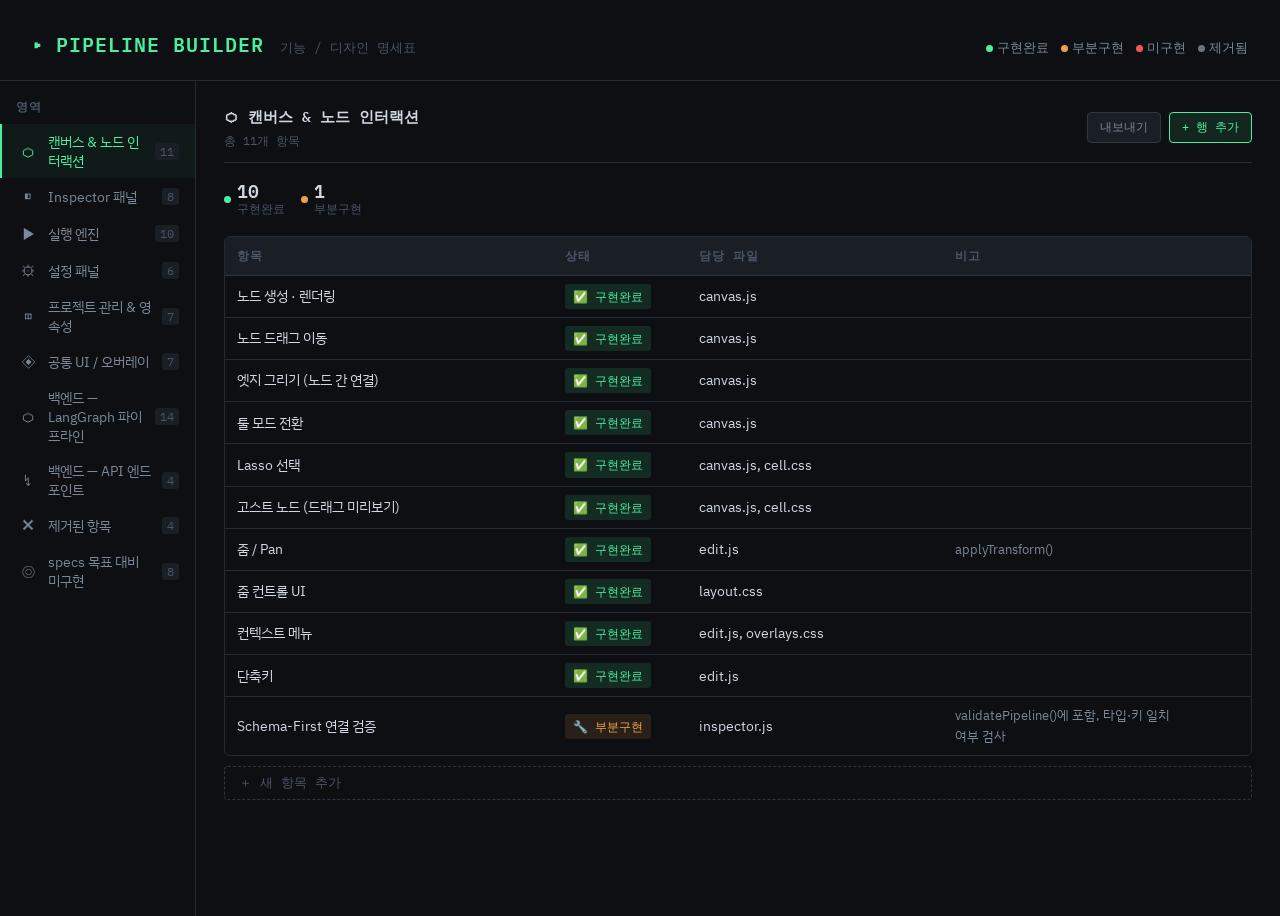
==== demo_langgra3/docs/patch_note/ref/feature_spec.html @ 065b0117 "New: Max retries setting" ====
<!DOCTYPE html>
<html lang="ko">
<head>
<meta charset="UTF-8">
<meta name="viewport" content="width=device-width, initial-scale=1.0">
<title>Pipeline Builder — 기능 명세표</title>
<style>
  @import url('https://fonts.googleapis.com/css2?family=IBM+Plex+Mono:wght@400;500;600&family=IBM+Plex+Sans+KR:wght@300;400;500&display=swap');

  :root {
    --bg: #0d0f12;
    --surface: #13161b;
    --surface2: #1a1e25;
    --border: #252a33;
    --border2: #2e3540;
    --accent: #4af0a0;
    --accent2: #2dd4bf;
    --warn: #f0a04a;
    --danger: #f05a4a;
    --removed: #6b7280;
    --text: #d1d8e4;
    --text2: #7a8899;
    --text3: #4a5568;
    --mono: 'IBM Plex Mono', monospace;
    --sans: 'IBM Plex Sans KR', sans-serif;
  }

  * { box-sizing: border-box; margin: 0; padding: 0; }

  body {
    background: var(--bg);
    color: var(--text);
    font-family: var(--sans);
    font-size: 16px;
    line-height: 1.6;
    min-height: 100vh;
  }

  /* ── Header ── */
  header {
    padding: 28px 32px 20px;
    border-bottom: 1px solid var(--border);
    display: flex;
    align-items: baseline;
    gap: 16px;
  }
  header h1 {
    font-family: var(--mono);
    font-size: 20px;
    font-weight: 600;
    color: var(--accent);
    letter-spacing: 0.05em;
  }
  header span {
    font-family: var(--mono);
    font-size: 13px;
    color: var(--text3);
  }
  .header-right {
    margin-left: auto;
    display: flex;
    gap: 8px;
    align-items: center;
  }
  .legend {
    display: flex;
    gap: 12px;
    align-items: center;
    font-family: var(--mono);
    font-size: 12px;
  }
  .legend-item { display: flex; align-items: center; gap: 4px; color: var(--text2); }
  .dot {
    width: 7px; height: 7px; border-radius: 50%;
    display: inline-block; flex-shrink: 0;
  }
  .dot-done   { background: var(--accent); }
  .dot-partial { background: var(--warn); }
  .dot-none   { background: var(--danger); }
  .dot-removed { background: var(--removed); }

  /* ── Layout ── */
  .layout {
    display: flex;
    height: calc(100vh - 65px);
  }

  /* ── Sidebar Nav ── */
  nav {
    width: 196px;
    flex-shrink: 0;
    border-right: 1px solid var(--border);
    padding: 16px 0;
    overflow-y: auto;
  }
  .nav-label {
    font-family: var(--mono);
    font-size: 12px;
    font-weight: 600;
    color: var(--text3);
    letter-spacing: 0.12em;
    text-transform: uppercase;
    padding: 0 16px 8px;
  }
  .nav-btn {
    display: flex;
    align-items: center;
    gap: 10px;
    width: 100%;
    padding: 8px 16px;
    background: none;
    border: none;
    cursor: pointer;
    color: var(--text2);
    font-family: var(--sans);
    font-size: 14px;
    text-align: left;
    transition: all 0.12s;
    border-left: 2px solid transparent;
  }
  .nav-btn:hover { color: var(--text); background: var(--surface2); }
  .nav-btn.active {
    color: var(--accent);
    border-left-color: var(--accent);
    background: rgba(74,240,160,0.05);
  }
  .nav-icon {
    font-size: 15px;
    width: 20px;
    text-align: center;
    flex-shrink: 0;
  }
  .nav-count {
    margin-left: auto;
    font-family: var(--mono);
    font-size: 12px;
    color: var(--text3);
    background: var(--surface2);
    padding: 1px 5px;
    border-radius: 3px;
  }

  /* ── Main Content ── */
  main {
    flex: 1;
    overflow-y: auto;
    padding: 24px 28px;
  }

  .section { display: none; }
  .section.active { display: block; }

  .section-header {
    display: flex;
    align-items: center;
    justify-content: space-between;
    margin-bottom: 18px;
    padding-bottom: 12px;
    border-bottom: 1px solid var(--border);
  }
  .section-title {
    font-family: var(--mono);
    font-size: 15px;
    font-weight: 600;
    color: var(--text);
  }
  .section-subtitle {
    font-family: var(--mono);
    font-size: 12px;
    color: var(--text3);
    margin-top: 2px;
  }

  /* ── Table ── */
  .table-wrap {
    width: 100%;
    overflow-x: auto;
    border: 1px solid var(--border);
    border-radius: 6px;
  }
  table {
    width: 100%;
    border-collapse: collapse;
    font-size: 14px;
  }
  thead tr {
    background: var(--surface2);
    border-bottom: 1px solid var(--border2);
  }
  thead th {
    padding: 9px 12px;
    text-align: left;
    font-family: var(--mono);
    font-size: 12px;
    font-weight: 600;
    color: var(--text3);
    letter-spacing: 0.08em;
    text-transform: uppercase;
    white-space: nowrap;
    user-select: none;
  }
  tbody tr {
    border-bottom: 1px solid var(--border);
    transition: background 0.1s;
  }
  tbody tr:last-child { border-bottom: none; }
  tbody tr:hover { background: var(--surface2); }

  td {
    padding: 8px 12px;
    vertical-align: middle;
    color: var(--text);
  }

  /* editable cells */
  td[contenteditable="true"] {
    outline: none;
    cursor: text;
    transition: background 0.1s;
    min-width: 60px;
  }
  td[contenteditable="true"]:focus {
    background: rgba(74,240,160,0.06);
    box-shadow: inset 0 0 0 1px rgba(74,240,160,0.3);
  }

  /* ── Status Badge ── */
  .status-cell { white-space: nowrap; }
  .status-badge {
    display: inline-flex;
    align-items: center;
    gap: 5px;
    font-family: var(--mono);
    font-size: 12px;
    font-weight: 500;
    padding: 3px 8px;
    border-radius: 3px;
    cursor: pointer;
    user-select: none;
    transition: opacity 0.1s;
  }
  .status-badge:hover { opacity: 0.8; }
  .s-done    { background: rgba(74,240,160,0.12);  color: var(--accent); }
  .s-partial { background: rgba(240,160,74,0.12);  color: var(--warn); }
  .s-none    { background: rgba(240,90,74,0.12);   color: var(--danger); }
  .s-removed { background: rgba(107,114,128,0.12); color: var(--removed); }

  /* file chip */
  .file-chip {
    display: inline-block;
    font-family: var(--mono);
    font-size: 12px;
    background: var(--surface2);
    border: 1px solid var(--border2);
    border-radius: 3px;
    padding: 1px 5px;
    color: var(--text2);
    margin: 1px 2px;
  }

  /* note cell */
  .note-cell {
    color: var(--text2);
    font-size: 13px;
    max-width: 260px;
  }

  /* ── Row Actions ── */
  .row-actions {
    white-space: nowrap;
    opacity: 0;
    transition: opacity 0.1s;
  }
  tr:hover .row-actions { opacity: 1; }

  .btn-icon {
    background: none;
    border: none;
    cursor: pointer;
    padding: 3px 5px;
    border-radius: 3px;
    font-size: 12px;
    line-height: 1;
    transition: background 0.1s;
    color: var(--text2);
  }
  .btn-icon:hover { background: var(--border2); color: var(--text); }
  .btn-icon.del:hover { background: rgba(240,90,74,0.15); color: var(--danger); }

  /* ── Add Row Button ── */
  .add-row-btn {
    display: flex;
    align-items: center;
    gap: 7px;
    margin-top: 10px;
    background: none;
    border: 1px dashed var(--border2);
    border-radius: 4px;
    padding: 7px 14px;
    color: var(--text3);
    font-family: var(--mono);
    font-size: 13px;
    cursor: pointer;
    transition: all 0.15s;
    width: 100%;
  }
  .add-row-btn:hover {
    border-color: var(--accent);
    color: var(--accent);
    background: rgba(74,240,160,0.04);
  }

  /* ── Stats Bar ── */
  .stats-bar {
    display: flex;
    gap: 16px;
    margin-bottom: 18px;
  }
  .stat-chip {
    display: flex;
    align-items: center;
    gap: 6px;
    font-family: var(--mono);
    font-size: 12px;
    color: var(--text2);
  }
  .stat-num {
    font-size: 18px;
    font-weight: 600;
    color: var(--text);
    line-height: 1;
  }
  .stat-label { color: var(--text3); font-size: 12px; }

  /* ── Toolbar ── */
  .toolbar {
    display: flex;
    gap: 8px;
    align-items: center;
  }
  .btn-sm {
    font-family: var(--mono);
    font-size: 12px;
    padding: 6px 12px;
    border-radius: 4px;
    border: 1px solid var(--border2);
    background: var(--surface2);
    color: var(--text2);
    cursor: pointer;
    transition: all 0.12s;
  }
  .btn-sm:hover { border-color: var(--accent); color: var(--accent); }
  .btn-sm.primary {
    background: rgba(74,240,160,0.1);
    border-color: var(--accent);
    color: var(--accent);
  }

  /* ── Toast ── */
  #toast {
    position: fixed;
    bottom: 24px;
    right: 24px;
    background: var(--surface2);
    border: 1px solid var(--border2);
    border-left: 3px solid var(--accent);
    color: var(--text);
    font-family: var(--mono);
    font-size: 13px;
    padding: 10px 14px;
    border-radius: 4px;
    opacity: 0;
    transform: translateY(8px);
    transition: all 0.2s;
    pointer-events: none;
    z-index: 999;
  }
  #toast.show { opacity: 1; transform: translateY(0); }

  /* scrollbar */
  ::-webkit-scrollbar { width: 5px; height: 5px; }
  ::-webkit-scrollbar-track { background: transparent; }
  ::-webkit-scrollbar-thumb { background: var(--border2); border-radius: 3px; }
</style>
</head>
<body>

<header>
  <h1>▸ PIPELINE BUILDER</h1>
  <span>기능 / 디자인 명세표</span>
  <div class="header-right">
    <div class="legend">
      <span class="legend-item"><span class="dot dot-done"></span>구현완료</span>
      <span class="legend-item"><span class="dot dot-partial"></span>부분구현</span>
      <span class="legend-item"><span class="dot dot-none"></span>미구현</span>
      <span class="legend-item"><span class="dot dot-removed"></span>제거됨</span>
    </div>
  </div>
</header>

<div class="layout">
  <nav id="nav">
    <div class="nav-label">영역</div>
  </nav>
  <main id="main"></main>
</div>

<div id="toast"></div>

<script>
const STATUSES = [
  { key: 'done',    label: '✅ 구현완료',  cls: 's-done' },
  { key: 'partial', label: '🔧 부분구현',  cls: 's-partial' },
  { key: 'none',    label: '❌ 미구현',    cls: 's-none' },
  { key: 'removed', label: '🗑 제거됨',    cls: 's-removed' },
];

const SECTIONS = [
  {
    id: 'canvas',
    icon: '⬡',
    title: '캔버스 & 노드 인터랙션',
    files: ['canvas.js', 'edit.js', 'cell.css'],
    rows: [
      { item: '노드 생성 · 렌더링',          status: 'done',    files: ['canvas.js'],              note: '' },
      { item: '노드 드래그 이동',             status: 'done',    files: ['canvas.js'],              note: '' },
      { item: '엣지 그리기 (노드 간 연결)',   status: 'done',    files: ['canvas.js'],              note: '' },
      { item: '툴 모드 전환',                 status: 'done',    files: ['canvas.js'],              note: '' },
      { item: 'Lasso 선택',                   status: 'done',    files: ['canvas.js', 'cell.css'],  note: '' },
      { item: '고스트 노드 (드래그 미리보기)',status: 'done',    files: ['canvas.js', 'cell.css'],  note: '' },
      { item: '줌 / Pan',                     status: 'done',    files: ['edit.js'],                note: 'applyTransform()' },
      { item: '줌 컨트롤 UI',                 status: 'done',    files: ['layout.css'],             note: '' },
      { item: '컨텍스트 메뉴',               status: 'done',    files: ['edit.js', 'overlays.css'], note: '' },
      { item: '단축키',                       status: 'done',    files: ['edit.js'],                note: '' },
      { item: 'Schema-First 연결 검증',       status: 'partial', files: ['inspector.js'],           note: 'validatePipeline()에 포함, 타입·키 일치 여부 검사' },
    ]
  },
  {
    id: 'inspector',
    icon: '◧',
    title: 'Inspector 패널',
    files: ['inspector.js', 'inspector.css', 'ui.js'],
    rows: [
      { item: '탭 전환 (Config / Result / 메모)', status: 'done', files: ['inspector.js', 'inspector.css'], note: '' },
      { item: 'Apply (노드 설정 반영)',            status: 'done', files: ['inspector.js'],                  note: '' },
      { item: 'validatePipeline()',               status: 'done', files: ['inspector.js'],                  note: '' },
      { item: '결과(Result) 표시',                status: 'done', files: ['inspector.js', 'inspector.css'], note: '' },
      { item: '메모 툴팁',                         status: 'done', files: ['ui.js', 'inspector.css'],        note: '' },
      { item: 'Allow Web Search 체크박스',         status: 'done', files: ['inspector.js'],                  note: '활성화 시 search_tools 노드 실행' },
      { item: 'Force Review 체크박스',             status: 'done', files: ['inspector.js'],                  note: '레벨 무관 HR 강제 트리거' },
      { item: 'upstream_schema I/O Sync',          status: 'done', files: ['ui.js'],                         note: '' },
    ]
  },
  {
    id: 'runner',
    icon: '▶',
    title: '실행 엔진',
    files: ['runner.js', 'hitl.js'],
    rows: [
      { item: 'topoSort()',             status: 'done', files: ['runner.js'],           note: 'DAG 위상 정렬' },
      { item: 'runCell()',              status: 'done', files: ['runner.js'],           note: 'SSE 스트리밍 수신' },
      { item: 'runFromNode()',          status: 'done', files: ['runner.js'],           note: '특정 노드부터 재실행' },
      { item: 'setNodeStatus()',        status: 'done', files: ['runner.js'],           note: '노드 상태 시각 반영' },
      { item: 'allow_web_search 전달',  status: 'done', files: ['runner.js'],           note: '' },
      { item: 'max_retries 전달',       status: 'done', files: ['runner.js'],           note: '' },
      { item: '실행 중단 (stop)',        status: 'done', files: ['runner.js'],           note: 'POST /cell/stop/{cell_id}' },
      { item: 'Human Review 뱃지',      status: 'done', files: ['hitl.js', 'cell.css'], note: '' },
      { item: 'HR 팝업',                status: 'done', files: ['hitl.js', 'overlays.css'], note: '' },
      { item: 'resumeCell()',           status: 'done', files: ['hitl.js'],             note: 'POST /cell/resume' },
    ]
  },
  {
    id: 'settings',
    icon: '⚙',
    title: '설정 패널',
    files: ['settings.js', 'settings.css'],
    rows: [
      { item: '테마 설정',              status: 'done', files: ['settings.js', 'settings.css'], note: '' },
      { item: '폰트 설정',              status: 'done', files: ['settings.js', 'settings.css'], note: '' },
      { item: '컬러 피커 (HSV)',         status: 'done', files: ['settings.js', 'settings.css'], note: '' },
      { item: 'API Key 입력',            status: 'done', files: ['settings.js', 'settings.css'], note: '' },
      { item: 'HR Strictness 슬라이더', status: 'done', files: ['settings.js'],                 note: 'getHRStrictness() → low/medium/high' },
      { item: 'Max Retries 슬라이더',   status: 'done', files: ['settings.js'],                 note: '3/5/10/20/No limit, 직접 입력 병행' },
    ]
  },
  {
    id: 'project',
    icon: '◫',
    title: '프로젝트 관리 & 영속성',
    files: ['store.js', 'project-ui.js'],
    rows: [
      { item: 'localStorage CRUD',  status: 'done', files: ['store.js'],      note: 'storeGet/Set/Delete' },
      { item: '스냅샷 저장',         status: 'done', files: ['store.js'],      note: '' },
      { item: 'relativeTime 표시',   status: 'done', files: ['store.js'],      note: '' },
      { item: '사이드바 UI',          status: 'done', files: ['project-ui.js', 'layout.css'], note: '' },
      { item: '로드 팝업',            status: 'done', files: ['project-ui.js', 'overlays.css'], note: '' },
      { item: 'loadPipeline()',       status: 'done', files: ['project-ui.js'], note: '' },
      { item: '앱 초기화',            status: 'done', files: ['project-ui.js'], note: '' },
    ]
  },
  {
    id: 'ui',
    icon: '◈',
    title: '공통 UI / 오버레이',
    files: ['ui.js', 'overlays.css', 'layout.css'],
    rows: [
      { item: 'showModal()',                     status: 'done', files: ['ui.js', 'overlays.css'],   note: '' },
      { item: 'showConfirm()',                   status: 'done', files: ['ui.js', 'overlays.css'],   note: '' },
      { item: '토스트 알림',                      status: 'done', files: ['overlays.css'],            note: '' },
      { item: '에러 로그 버튼 (#error-log-btn-wrap)', status: 'done', files: ['layout.css'],         note: '캔버스 좌하단 플로팅' },
      { item: '에러 패널 팝업',                    status: 'done', files: ['layout.css'],             note: 'width 360px, 버튼 위 슬라이드업' },
      { item: '툴 트레이',                         status: 'done', files: ['layout.css'],             note: '' },
      { item: '헤더',                              status: 'done', files: ['layout.css'],             note: '' },
    ]
  },
  {
    id: 'backend',
    icon: '⬡',
    title: '백엔드 — LangGraph 파이프라인',
    files: ['nodes.py', 'graph.py'],
    rows: [
      { item: 'inject_schema 노드',   status: 'done', files: ['nodes.py'], note: '' },
      { item: 'search_tools 노드',    status: 'done', files: ['nodes.py'], note: 'allow_web_search=true 시 실행' },
      { item: 'generate 노드',        status: 'done', files: ['nodes.py'], note: 'LLM 코드 생성, 재시도 루프 포함' },
      { item: 'validate_intent 노드', status: 'done', files: ['nodes.py'], note: 'PASS/FAIL 조건부 엣지' },
      { item: 'execute 노드',         status: 'done', files: ['nodes.py'], note: 'E2B 샌드박스 격리 실행' },
      { item: 'classify_level 노드',  status: 'done', files: ['nodes.py'], note: 'HR 필요 여부 판단' },
      { item: 'human_review 노드',    status: 'done', files: ['nodes.py'], note: 'approved/rewrite 분기' },
      { item: 'wrap 노드',            status: 'done', files: ['nodes.py'], note: '' },
      { item: 'docstring 노드',       status: 'done', files: ['nodes.py'], note: '' },
      { item: 'cleanup 노드',         status: 'done', files: ['nodes.py'], note: 'allow_cleanup 플래그로 선택 실행' },
      { item: 'finalize 노드',        status: 'done', files: ['nodes.py'], note: '' },
      { item: 'failed 노드',          status: 'done', files: ['nodes.py'], note: 'max_retries 초과 시' },
      { item: 'DAG 조립 & 컴파일',    status: 'done', files: ['graph.py'], note: '_compiled 인스턴스' },
      { item: 'license_review 트리거', status: 'done', files: ['nodes.py'], note: 'non-permissive 라이선스 발견 시 HR' },
    ]
  },
  {
    id: 'api',
    icon: '↯',
    title: '백엔드 — API 엔드포인트',
    files: ['api.py'],
    rows: [
      { item: 'POST /cell/run',              status: 'done', files: ['api.py'], note: 'SSE 스트림 반환' },
      { item: 'POST /cell/stop/{cell_id}',   status: 'done', files: ['api.py'], note: '체크포인트 보존' },
      { item: 'POST /cell/resume',           status: 'done', files: ['api.py'], note: 'HR 인터럽트 후 재개' },
      { item: 'GET /cell/state/{cell_id}',   status: 'done', files: ['api.py'], note: '체크포인트 상태 조회' },
    ]
  },
  {
    id: 'removed',
    icon: '✕',
    title: '제거된 항목',
    files: [],
    rows: [
      { item: '#statusbar',        status: 'removed', files: [], note: '하단 상태바 전체 삭제' },
      { item: '#status-ws',        status: 'removed', files: [], note: 'WS 연결 상태 표시 (dead element)' },
      { item: '#status-validity',  status: 'removed', files: [], note: '→ #error-log-btn-wrap으로 이동' },
      { item: 'e2b_api_key (runner.js)', status: 'removed', files: [], note: '서버 env로 이관, runner에서 제거' },
    ]
  },
  {
    id: 'todo',
    icon: '◎',
    title: 'specs 목표 대비 미구현',
    files: [],
    rows: [
      { item: '엣지 흐름 실시간 시각화 (Visual Tracing)', status: 'none',    files: [], note: '데이터가 엣지를 흐르는 애니메이션' },
      { item: '각 단계 스냅샷 즉시 확인 (이미지·텍스트·JSON)', status: 'partial', files: [], note: 'Result 탭에 부분 구현, 실시간 스냅샷 미구현' },
      { item: '하이브리드 인터페이스 (일반인 위젯 모드)',   status: 'none',    files: [], note: '단순화된 위젯 모드 미구현' },
      { item: '분기 셀 (Branch Cell) — 마름모 형태',       status: 'none',    files: ['canvas.js', 'cell.css'], note: 'JSON Schema 필드 타입/값 기반 경로 분기. 트레이·우클릭으로 추가' },
      { item: 'Broadcasting / Aggregating 전략',          status: 'none',    files: ['canvas.js', 'runner.js'], note: '분기 셀 기반 1:N 분사 및 조건부 집계 로직' },
      { item: 'JSON Schema 기반 I/O assertion UI',         status: 'none',    files: ['inspector.js', 'inspector.css'], note: '필드명·타입·필수여부 테이블 편집기. 언어 무관 셀 간 계약' },
      { item: 'Project Config 트레이 (Skill.md 전역 설정)', status: 'none',    files: ['canvas.js', 'inspector.js'], note: '툴 트레이와 구분선으로 분리된 별도 아이콘. 프로젝트 전체 셀에 skill 적용' },
      { item: '파이프라인 단일 파일 Export',                status: 'none',    files: ['runner.js'], note: '연결 순서 기준으로 각 셀 코드를 묶어 단일 실행 파일로 다운로드' },
    ]
  },
];

// ── State ──
let data = JSON.parse(localStorage.getItem('pipeline-spec') || 'null') || JSON.parse(JSON.stringify(SECTIONS));
let activeSection = data[0].id;

// ── Persist ──
function save() {
  localStorage.setItem('pipeline-spec', JSON.stringify(data));
}

// ── Toast ──
let toastTimer;
function toast(msg) {
  const el = document.getElementById('toast');
  el.textContent = msg;
  el.classList.add('show');
  clearTimeout(toastTimer);
  toastTimer = setTimeout(() => el.classList.remove('show'), 1800);
}

// ── Status cycle ──
function statusInfo(key) {
  return STATUSES.find(s => s.key === key) || STATUSES[0];
}
function nextStatus(key) {
  const idx = STATUSES.findIndex(s => s.key === key);
  return STATUSES[(idx + 1) % STATUSES.length].key;
}

// ── Count stats ──
function sectionStats(rows) {
  const counts = { done: 0, partial: 0, none: 0, removed: 0 };
  rows.forEach(r => counts[r.status] = (counts[r.status] || 0) + 1);
  return counts;
}

// ── Render Nav ──
function renderNav() {
  const nav = document.getElementById('nav');
  nav.innerHTML = '<div class="nav-label">영역</div>';
  data.forEach(sec => {
    const btn = document.createElement('button');
    btn.className = 'nav-btn' + (sec.id === activeSection ? ' active' : '');
    btn.innerHTML = `<span class="nav-icon">${sec.icon}</span><span>${sec.title}</span><span class="nav-count">${sec.rows.length}</span>`;
    btn.onclick = () => { activeSection = sec.id; renderAll(); };
    nav.appendChild(btn);
  });
}

// ── Render Table ──
function renderSection(sec) {
  const stats = sectionStats(sec.rows);
  const total = sec.rows.length;

  return `
  <div class="section ${sec.id === activeSection ? 'active' : ''}" id="sec-${sec.id}">
    <div class="section-header">
      <div>
        <div class="section-title">${sec.icon} ${sec.title}</div>
        <div class="section-subtitle">총 ${total}개 항목</div>
      </div>
      <div class="toolbar">
        <button class="btn-sm" onclick="exportSection('${sec.id}')">내보내기</button>
        <button class="btn-sm primary" onclick="addRow('${sec.id}')">+ 행 추가</button>
      </div>
    </div>

    <div class="stats-bar">
      ${stats.done    ? `<div class="stat-chip"><span class="dot dot-done"></span><div><div class="stat-num">${stats.done}</div><div class="stat-label">구현완료</div></div></div>` : ''}
      ${stats.partial ? `<div class="stat-chip"><span class="dot dot-partial"></span><div><div class="stat-num">${stats.partial}</div><div class="stat-label">부분구현</div></div></div>` : ''}
      ${stats.none    ? `<div class="stat-chip"><span class="dot dot-none"></span><div><div class="stat-num">${stats.none}</div><div class="stat-label">미구현</div></div></div>` : ''}
      ${stats.removed ? `<div class="stat-chip"><span class="dot dot-removed"></span><div><div class="stat-num">${stats.removed}</div><div class="stat-label">제거됨</div></div></div>` : ''}
    </div>

    <div class="table-wrap">
      <table>
        <thead>
          <tr>
            <th style="width:32%">항목</th>
            <th style="width:13%">상태</th>
            <th style="width:25%">담당 파일</th>
            <th>비고</th>
            <th style="width:56px"></th>
          </tr>
        </thead>
        <tbody id="tbody-${sec.id}">
          ${sec.rows.map((row, i) => renderRow(sec.id, row, i)).join('')}
        </tbody>
      </table>
    </div>
    <button class="add-row-btn" onclick="addRow('${sec.id}')">＋ 새 항목 추가</button>
  </div>`;
}

function renderRow(secId, row, idx) {
  const si = statusInfo(row.status);
  const filesHtml = (row.files || []).map(f => `<span class="file-chip">${f}</span>`).join('');
  return `
  <tr id="row-${secId}-${idx}">
    <td contenteditable="true" onblur="updateCell('${secId}',${idx},'item',this.innerText.trim())">${escHtml(row.item)}</td>
    <td class="status-cell">
      <span class="status-badge ${si.cls}" onclick="cycleStatus('${secId}',${idx})" title="클릭하여 상태 변경">${si.label}</span>
    </td>
    <td contenteditable="true" onblur="updateFiles('${secId}',${idx},this.innerText.trim())" title="쉼표로 구분">${(row.files || []).join(', ')}</td>
    <td class="note-cell" contenteditable="true" onblur="updateCell('${secId}',${idx},'note',this.innerText.trim())">${escHtml(row.note || '')}</td>
    <td class="row-actions">
      <button class="btn-icon del" onclick="deleteRow('${secId}',${idx})" title="삭제">✕</button>
    </td>
  </tr>`;
}

function escHtml(s) {
  return (s||'').replace(/&/g,'&amp;').replace(/</g,'&lt;').replace(/>/g,'&gt;');
}

// ── Render All ──
function renderAll() {
  renderNav();
  document.getElementById('main').innerHTML = data.map(renderSection).join('');
}

// ── Mutations ──
function getSec(id) { return data.find(s => s.id === id); }

function updateCell(secId, idx, field, val) {
  getSec(secId).rows[idx][field] = val;
  save();
}

function updateFiles(secId, idx, val) {
  getSec(secId).rows[idx].files = val.split(',').map(s => s.trim()).filter(Boolean);
  save();
}

function cycleStatus(secId, idx) {
  const row = getSec(secId).rows[idx];
  row.status = nextStatus(row.status);
  save();
  // re-render just the badge
  const si = statusInfo(row.status);
  const badge = document.querySelector(`#row-${secId}-${idx} .status-badge`);
  if (badge) {
    badge.className = `status-badge ${si.cls}`;
    badge.textContent = si.label;
  }
  renderNav(); // update counts
  toast(`상태 변경 → ${si.label}`);
}

function addRow(secId) {
  const sec = getSec(secId);
  sec.rows.push({ item: '새 항목', status: 'none', files: [], note: '' });
  save();
  renderAll();
  // focus new row item cell
  setTimeout(() => {
    const tbody = document.getElementById(`tbody-${secId}`);
    if (tbody) {
      const lastRow = tbody.lastElementChild;
      if (lastRow) {
        const cell = lastRow.querySelector('td[contenteditable]');
        if (cell) { cell.focus(); selectAll(cell); }
      }
    }
  }, 50);
  toast('항목 추가됨');
}

function selectAll(el) {
  const range = document.createRange();
  range.selectNodeContents(el);
  const sel = window.getSelection();
  sel.removeAllRanges();
  sel.addRange(range);
}

function deleteRow(secId, idx) {
  const sec = getSec(secId);
  if (sec.rows.length <= 1) { toast('마지막 항목은 삭제할 수 없어요'); return; }
  sec.rows.splice(idx, 1);
  save();
  renderAll();
  toast('항목 삭제됨');
}

function exportSection(secId) {
  const sec = getSec(secId);
  const lines = [
    `## ${sec.title}`,
    '',
    '| 항목 | 상태 | 담당 파일 | 비고 |',
    '|---|---|---|---|',
    ...sec.rows.map(r => {
      const si = statusInfo(r.status);
      return `| ${r.item} | ${si.label} | ${(r.files||[]).join(', ')} | ${r.note||''} |`;
    }),
  ];
  const blob = new Blob([lines.join('\n')], { type: 'text/markdown' });
  const a = document.createElement('a');
  a.href = URL.createObjectURL(blob);
  a.download = `spec-${secId}.md`;
  a.click();
  toast('마크다운으로 내보냄');
}

// ── Init ──
renderAll();
</script>
</body>
</html>
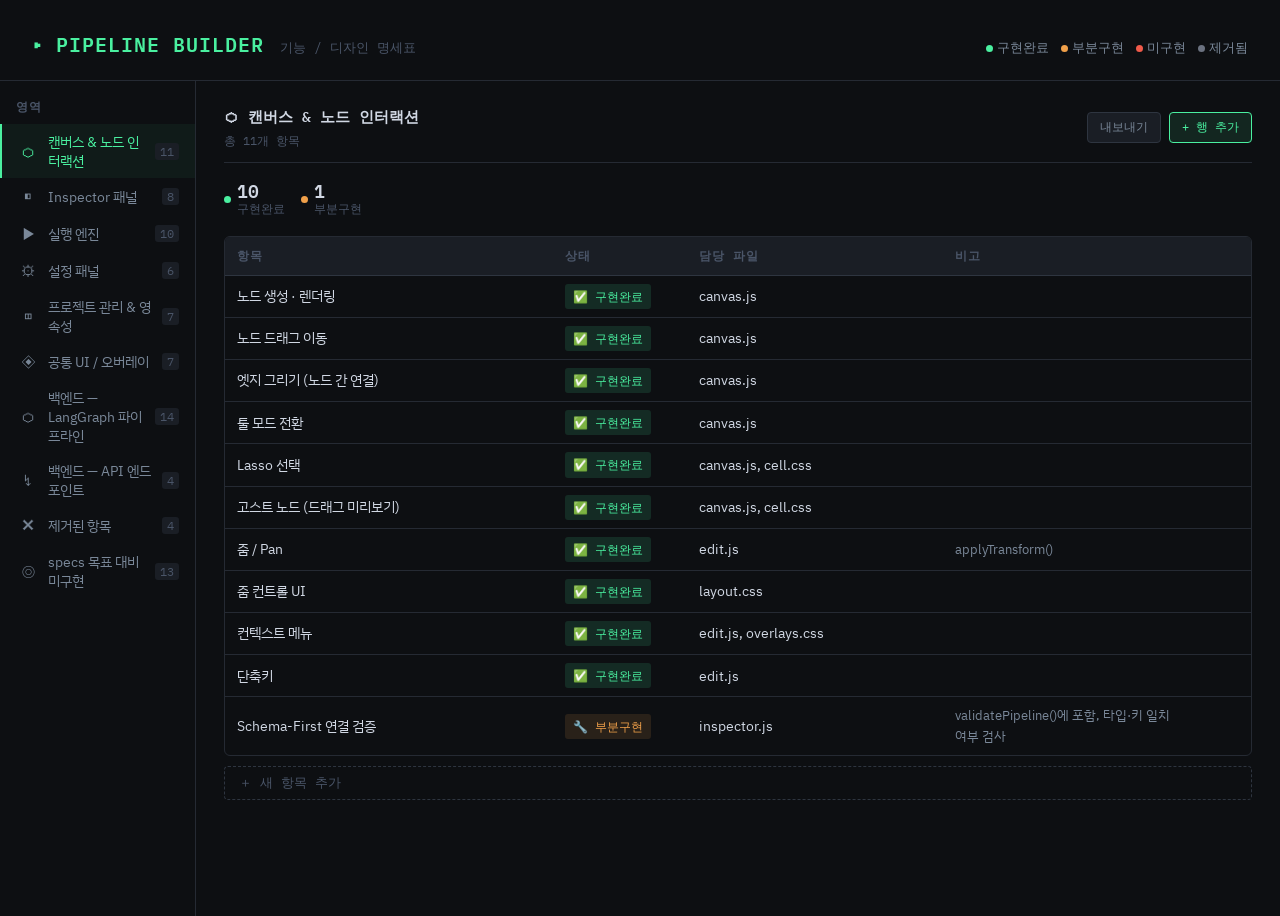
==== commit 7bc71b4d: "etc: feature specs drawing" ====
--- a/demo_langgra3/docs/patch_note/ref/feature_spec.html
+++ b/demo_langgra3/docs/patch_note/ref/feature_spec.html
@@ -565,9 +565,14 @@
     title: 'specs 목표 대비 미구현',
     files: [],
     rows: [
-      { item: '엣지 흐름 실시간 시각화 (Visual Tracing)', status: 'none',    files: [], note: '데이터가 엣지를 흐르는 애니메이션' },
-      { item: '각 단계 스냅샷 즉시 확인 (이미지·텍스트·JSON)', status: 'partial', files: [], note: 'Result 탭에 부분 구현, 실시간 스냅샷 미구현' },
-      { item: '하이브리드 인터페이스 (일반인 위젯 모드)',   status: 'none',    files: [], note: '단순화된 위젯 모드 미구현' },
+      { item: '엣지 흐름 실시간 시각화 (Visual Tracing)', status: 'none',    files: [], note: '실시간 구동 테스트 기능 도입 시 재검토. 현재는 셀 상태 표시로 대체' },
+      { item: '실행 결과 스냅샷 렌더링 (이미지·텍스트·JSON)', status: 'partial', files: ['inspector.js', 'inspector.css'], note: 'Result 탭에 텍스트 결과 표시. 이미지·바이너리 렌더링 미구현' },
+      { item: '멀티모달 프롬프트 입력 (이미지·음원 등)',       status: 'none',    files: ['inspector.js'], note: '현재 텍스트만 지원. 추후 파일 첨부 방식으로 이미지·음원 등 추가 예정' },
+      { item: '셀 내부 미니 프로그레스바',                     status: 'partial', files: ['canvas.js', 'cell.css'], note: 'inject→search→generate→validate→execute 단계를 셀 하단 점/바로 표시. 버그로 보류 중' },
+      { item: '온보딩 오버레이',                           status: 'none',    files: ['overlays.css', 'ui.js'],      note: '첫 진입 시 셀 추가→연결→실행 3단계 가이드. 이후 진입 시 스킵 가능' },
+      { item: 'Inspector 평어 레이블',                      status: 'none',    files: ['inspector.js', 'inspector.css'], note: '기술 용어를 평어로 병행 표시. ex) upstream_schema → "이전 셀에서 받는 데이터"' },
+      { item: '셀 템플릿 선택',                             status: 'none',    files: ['canvas.js', 'ui.js'],         note: '셀 추가 시 미리 채워진 프롬프트 선택 옵션. ex) 이미지 처리·텍스트 요약 등' },
+      { item: '도움말 창',                                  status: 'none',    files: ['ui.js', 'overlays.css'],      note: '사용 방법·기능 목록 안내. 헤더 또는 단축키로 접근 가능' },
       { item: '분기 셀 (Branch Cell) — 마름모 형태',       status: 'none',    files: ['canvas.js', 'cell.css'], note: 'JSON Schema 필드 타입/값 기반 경로 분기. 트레이·우클릭으로 추가' },
       { item: 'Broadcasting / Aggregating 전략',          status: 'none',    files: ['canvas.js', 'runner.js'], note: '분기 셀 기반 1:N 분사 및 조건부 집계 로직' },
       { item: 'JSON Schema 기반 I/O assertion UI',         status: 'none',    files: ['inspector.js', 'inspector.css'], note: '필드명·타입·필수여부 테이블 편집기. 언어 무관 셀 간 계약' },
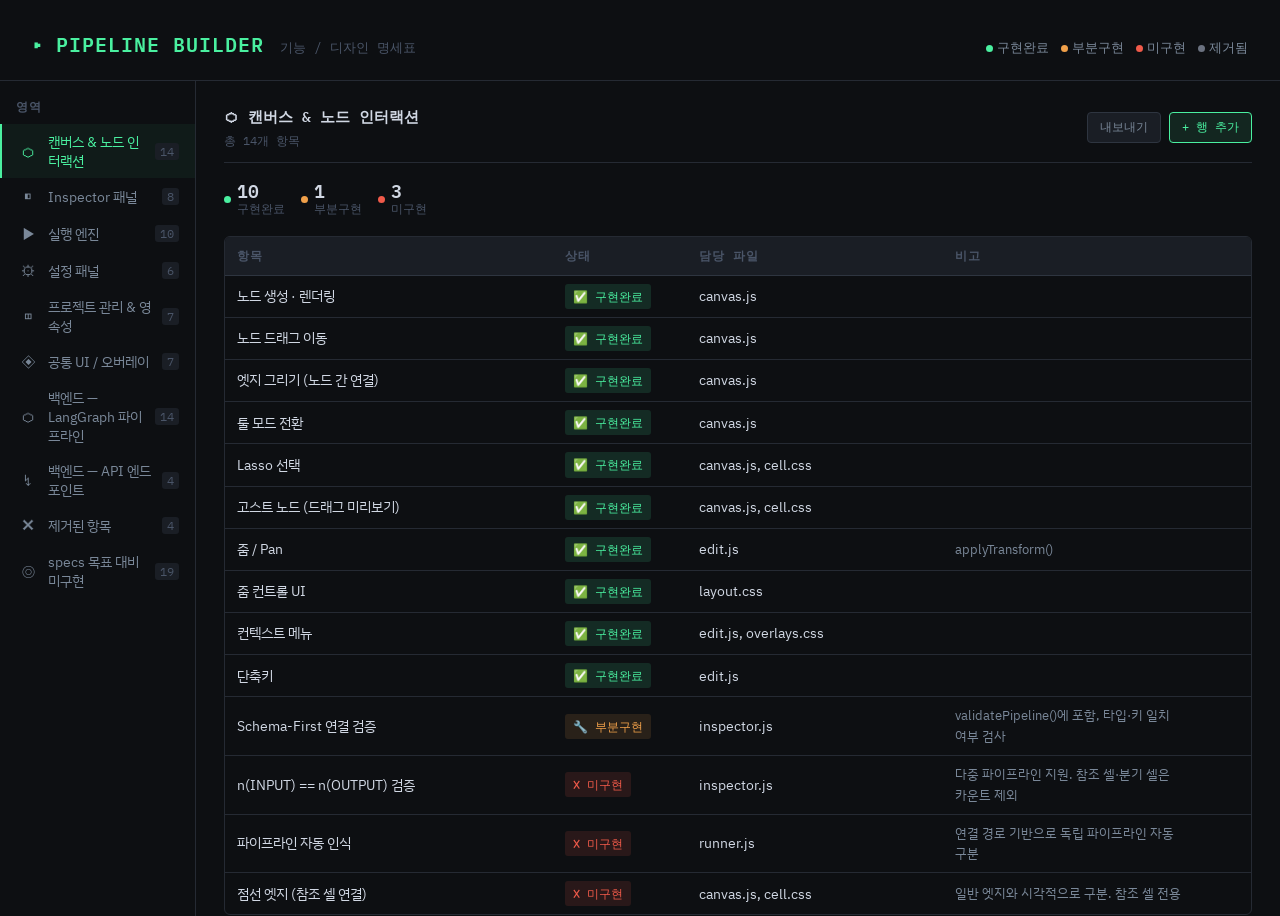
==== commit c44504d9: "backup" ====
--- a/demo_langgra3/docs/patch_note/ref/feature_spec.html
+++ b/demo_langgra3/docs/patch_note/ref/feature_spec.html
@@ -93,6 +93,106 @@
     padding: 16px 0;
     overflow-y: auto;
   }
+
+  /* ── Mobile Nav ── */
+  #mobile-nav {
+    display: none;
+    overflow-x: auto;
+    border-bottom: 1px solid var(--border);
+    background: var(--surface);
+    white-space: nowrap;
+    -webkit-overflow-scrolling: touch;
+    scrollbar-width: none;
+  }
+  #mobile-nav::-webkit-scrollbar { display: none; }
+  #mobile-nav button {
+    display: inline-flex;
+    align-items: center;
+    gap: 6px;
+    padding: 10px 14px;
+    background: none;
+    border: none;
+    border-bottom: 2px solid transparent;
+    color: var(--text2);
+    font-family: var(--sans);
+    font-size: 13px;
+    cursor: pointer;
+    white-space: nowrap;
+  }
+  #mobile-nav button.active {
+    color: var(--accent);
+    border-bottom-color: var(--accent);
+  }
+
+  @media (max-width: 768px) {
+    header {
+      padding: 16px 16px 12px;
+      flex-wrap: wrap;
+      gap: 8px;
+    }
+    header h1 { font-size: 15px; }
+    header span { font-size: 12px; }
+    .legend { gap: 8px; font-size: 11px; }
+
+    .layout {
+      flex-direction: column;
+      height: auto;
+      min-height: calc(100vh - 110px);
+    }
+    nav { display: none; }
+    #mobile-nav { display: block; }
+
+    main {
+      padding: 16px;
+      overflow-y: visible;
+    }
+
+    .section-title { font-size: 14px; }
+    .section-subtitle { font-size: 11px; }
+
+    /* 테이블 → 카드 레이아웃 */
+    .table-wrap { border: none; border-radius: 0; }
+    table, thead, tbody, th, td, tr { display: block; }
+    thead { display: none; }
+    tbody tr {
+      background: var(--surface);
+      border: 1px solid var(--border);
+      border-radius: 6px;
+      margin-bottom: 8px;
+      padding: 10px 12px;
+      position: relative;
+    }
+    tbody tr:hover { background: var(--surface2); }
+    td {
+      padding: 3px 0;
+      font-size: 13px;
+      border: none;
+    }
+    td:first-child {
+      font-size: 14px;
+      font-weight: 500;
+      color: var(--text);
+      padding-bottom: 6px;
+      margin-bottom: 4px;
+      border-bottom: 1px solid var(--border);
+    }
+    td.status-cell { margin: 4px 0; }
+    td.note-cell {
+      font-size: 12px;
+      max-width: 100%;
+      color: var(--text2);
+    }
+    .row-actions {
+      position: absolute;
+      top: 8px;
+      right: 8px;
+      opacity: 1;
+    }
+    .add-row-btn { font-size: 13px; }
+    .btn-sm { font-size: 12px; padding: 5px 10px; }
+    .stats-bar { flex-wrap: wrap; gap: 12px; }
+    .stat-num { font-size: 18px; }
+  }
   .nav-label {
     font-family: var(--mono);
     font-size: 12px;
@@ -398,6 +498,7 @@
   </div>
 </header>
 
+<div id="mobile-nav"></div>
 <div class="layout">
   <nav id="nav">
     <div class="nav-label">영역</div>
@@ -433,6 +534,9 @@
       { item: '컨텍스트 메뉴',               status: 'done',    files: ['edit.js', 'overlays.css'], note: '' },
       { item: '단축키',                       status: 'done',    files: ['edit.js'],                note: '' },
       { item: 'Schema-First 연결 검증',       status: 'partial', files: ['inspector.js'],           note: 'validatePipeline()에 포함, 타입·키 일치 여부 검사' },
+      { item: 'n(INPUT) == n(OUTPUT) 검증',    status: 'none',    files: ['inspector.js'],           note: '다중 파이프라인 지원. 참조 셀·분기 셀은 카운트 제외' },
+      { item: '파이프라인 자동 인식',            status: 'none',    files: ['runner.js'],              note: '연결 경로 기반으로 독립 파이프라인 자동 구분' },
+      { item: '점선 엣지 (참조 셀 연결)',        status: 'none',    files: ['canvas.js', 'cell.css'],  note: '일반 엣지와 시각적으로 구분. 참조 셀 전용' },
     ]
   },
   {
@@ -565,19 +669,25 @@
     title: 'specs 목표 대비 미구현',
     files: [],
     rows: [
-      { item: '엣지 흐름 실시간 시각화 (Visual Tracing)', status: 'none',    files: [], note: '실시간 구동 테스트 기능 도입 시 재검토. 현재는 셀 상태 표시로 대체' },
-      { item: '실행 결과 스냅샷 렌더링 (이미지·텍스트·JSON)', status: 'partial', files: ['inspector.js', 'inspector.css'], note: 'Result 탭에 텍스트 결과 표시. 이미지·바이너리 렌더링 미구현' },
-      { item: '멀티모달 프롬프트 입력 (이미지·음원 등)',       status: 'none',    files: ['inspector.js'], note: '현재 텍스트만 지원. 추후 파일 첨부 방식으로 이미지·음원 등 추가 예정' },
-      { item: '셀 내부 미니 프로그레스바',                     status: 'partial', files: ['canvas.js', 'cell.css'], note: 'inject→search→generate→validate→execute 단계를 셀 하단 점/바로 표시. 버그로 보류 중' },
-      { item: '온보딩 오버레이',                           status: 'none',    files: ['overlays.css', 'ui.js'],      note: '첫 진입 시 셀 추가→연결→실행 3단계 가이드. 이후 진입 시 스킵 가능' },
-      { item: 'Inspector 평어 레이블',                      status: 'none',    files: ['inspector.js', 'inspector.css'], note: '기술 용어를 평어로 병행 표시. ex) upstream_schema → "이전 셀에서 받는 데이터"' },
-      { item: '셀 템플릿 선택',                             status: 'none',    files: ['canvas.js', 'ui.js'],         note: '셀 추가 시 미리 채워진 프롬프트 선택 옵션. ex) 이미지 처리·텍스트 요약 등' },
-      { item: '도움말 창',                                  status: 'none',    files: ['ui.js', 'overlays.css'],      note: '사용 방법·기능 목록 안내. 헤더 또는 단축키로 접근 가능' },
-      { item: '분기 셀 (Branch Cell) — 마름모 형태',       status: 'none',    files: ['canvas.js', 'cell.css'], note: 'JSON Schema 필드 타입/값 기반 경로 분기. 트레이·우클릭으로 추가' },
-      { item: 'Broadcasting / Aggregating 전략',          status: 'none',    files: ['canvas.js', 'runner.js'], note: '분기 셀 기반 1:N 분사 및 조건부 집계 로직' },
-      { item: 'JSON Schema 기반 I/O assertion UI',         status: 'none',    files: ['inspector.js', 'inspector.css'], note: '필드명·타입·필수여부 테이블 편집기. 언어 무관 셀 간 계약' },
-      { item: 'Project Config 트레이 (Skill.md 전역 설정)', status: 'none',    files: ['canvas.js', 'inspector.js'], note: '툴 트레이와 구분선으로 분리된 별도 아이콘. 프로젝트 전체 셀에 skill 적용' },
-      { item: '파이프라인 단일 파일 Export',                status: 'none',    files: ['runner.js'], note: '연결 순서 기준으로 각 셀 코드를 묶어 단일 실행 파일로 다운로드' },
+      { item: '[1순위] JSON Schema I/O assertion UI',           status: 'none',    files: ['inspector.js', 'inspector.css'], note: '필드명·타입·필수여부 테이블 편집기. file 타입 포함. 분기 셀·Export 전부 여기 의존' },
+      { item: '[1순위] n(INPUT)==n(OUTPUT) 검증',               status: 'none',    files: ['inspector.js'],                  note: '다중 파이프라인 뼈대. validatePipeline() 확장. 참조·분기 셀 제외' },
+      { item: '[1순위] 파이프라인 자동 인식',                    status: 'none',    files: ['runner.js'],                     note: '연결 경로 기반으로 독립 파이프라인 자동 구분' },
+      { item: '[2순위] 분기 셀 (Branch Cell) — 마름모 형태',    status: 'none',    files: ['canvas.js', 'cell.css'],         note: 'JSON Schema 필드 타입/값 기반 경로 분기. topoSort() 수정 필요. 트레이·우클릭으로 추가' },
+      { item: '[2순위] 참조 셀 (Reference Cell)',               status: 'none',    files: ['canvas.js', 'cell.css'],         note: 'CSS·공통 유틸 등 import 역할 특수 셀. 점선 엣지로 연결. 분기 셀과 함께 묶어도 됨' },
+      { item: '[2순위] 점선 엣지 (참조 셀 전용)',                status: 'none',    files: ['canvas.js', 'cell.css'],         note: '일반 엣지와 시각적으로 구분' },
+      { item: '[2순위] Broadcasting / Aggregating 전략',        status: 'none',    files: ['canvas.js', 'runner.js'],        note: '캔버스 연결 구조(1:N, N:1) 분석 → LLM 코드 생성 시 병렬 패턴(asyncio·Promise.all) 자동 적용' },
+      { item: '[2순위] Project Config 트레이 (Skill.md 전역)',  status: 'none',    files: ['canvas.js', 'inspector.js'],     note: '툴 트레이와 구분선 분리. 클릭 시 Skill.md 업로드/편집 패널. 모든 셀에 자동 적용' },
+      { item: '[3순위] Export — JSON 파이프라인',                status: 'none',    files: ['runner.js'],                     note: 'OUTPUT 타입 JSON만 → 단일 실행 스크립트' },
+      { item: '[3순위] Export — file 포함 파이프라인',           status: 'none',    files: ['runner.js'],                     note: 'OUTPUT 타입에 file 포함 → zip 묶음 (스크립트 + 파일)' },
+      { item: '[4순위] 셀 내부 미니 프로그레스바',               status: 'partial', files: ['canvas.js', 'cell.css'],         note: 'inject→search→generate→validate→execute 단계 표시. 기존 구현 있으나 버그로 보류' },
+      { item: '[4순위] 온보딩 오버레이',                         status: 'none',    files: ['overlays.css', 'ui.js'],         note: '첫 진입 시 셀 추가→연결→실행 3단계 가이드. 이후 진입 시 스킵 가능' },
+      { item: '[4순위] 셀 템플릿 선택',                          status: 'none',    files: ['canvas.js', 'ui.js'],            note: '셀 추가 시 미리 채워진 프롬프트 선택. ex) 이미지 처리·텍스트 요약 등' },
+      { item: '[4순위] Inspector 평어 레이블',                   status: 'none',    files: ['inspector.js', 'inspector.css'], note: '기술 용어 평어 병행 표시. ex) upstream_schema → "이전 셀에서 받는 데이터"' },
+      { item: '[4순위] 도움말 창',                               status: 'none',    files: ['ui.js', 'overlays.css'],         note: '사용 방법·기능 목록 안내. 헤더 또는 단축키로 접근' },
+      { item: '[4순위] 쿡북 (사용 예제 모음)',                    status: 'none',    files: [],                                note: '도움말 또는 GitHub 제공. Python 파이프라인·웹앱 생성 등 Export 활용 패턴' },
+      { item: '[5순위] 실행 결과 스냅샷 렌더링 (이미지·바이너리)', status: 'partial', files: ['inspector.js', 'inspector.css'], note: 'Result 탭 텍스트는 구현됨. 이미지·바이너리 렌더링 미구현' },
+      { item: '[5순위] 멀티모달 프롬프트 입력 (이미지·음원 등)', status: 'none',    files: ['inspector.js'],                  note: '현재 텍스트만 지원. 파일 첨부 방식으로 추가 예정' },
+      { item: '[보류] 엣지 흐름 실시간 시각화 (Visual Tracing)', status: 'none',    files: [],                                note: '실시간 구동 테스트 기능 도입 시 재검토. 현재는 셀 상태 표시로 대체' },
     ]
   },
 ];
@@ -621,12 +731,25 @@
 function renderNav() {
   const nav = document.getElementById('nav');
   nav.innerHTML = '<div class="nav-label">영역</div>';
+  const mobileNav = document.getElementById('mobile-nav');
+  mobileNav.innerHTML = '';
   data.forEach(sec => {
     const btn = document.createElement('button');
     btn.className = 'nav-btn' + (sec.id === activeSection ? ' active' : '');
     btn.innerHTML = `<span class="nav-icon">${sec.icon}</span><span>${sec.title}</span><span class="nav-count">${sec.rows.length}</span>`;
     btn.onclick = () => { activeSection = sec.id; renderAll(); };
     nav.appendChild(btn);
+
+    const mBtn = document.createElement('button');
+    mBtn.className = sec.id === activeSection ? 'active' : '';
+    mBtn.innerHTML = `${sec.icon} ${sec.title}`;
+    mBtn.onclick = () => {
+      activeSection = sec.id;
+      renderAll();
+      // 선택된 탭으로 스크롤
+      mBtn.scrollIntoView({ behavior: 'smooth', block: 'nearest', inline: 'center' });
+    };
+    mobileNav.appendChild(mBtn);
   });
 }
 
